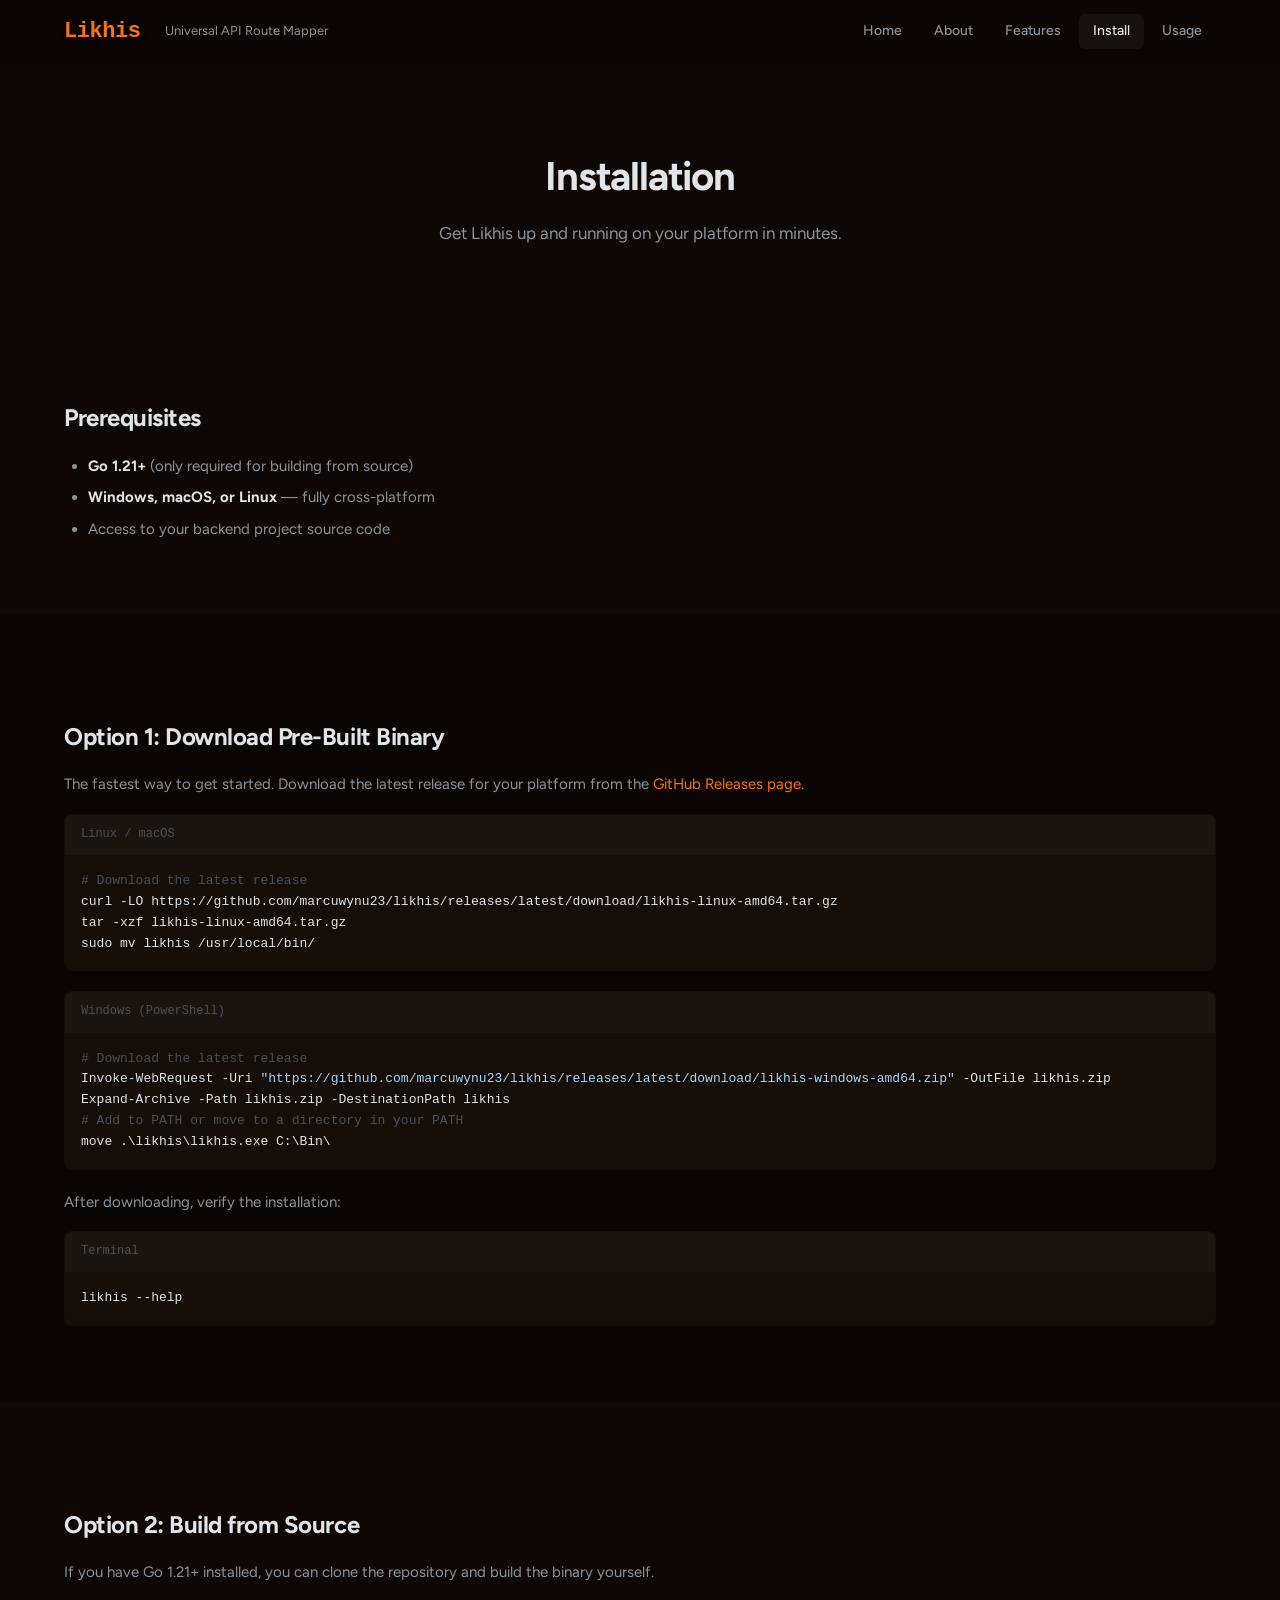
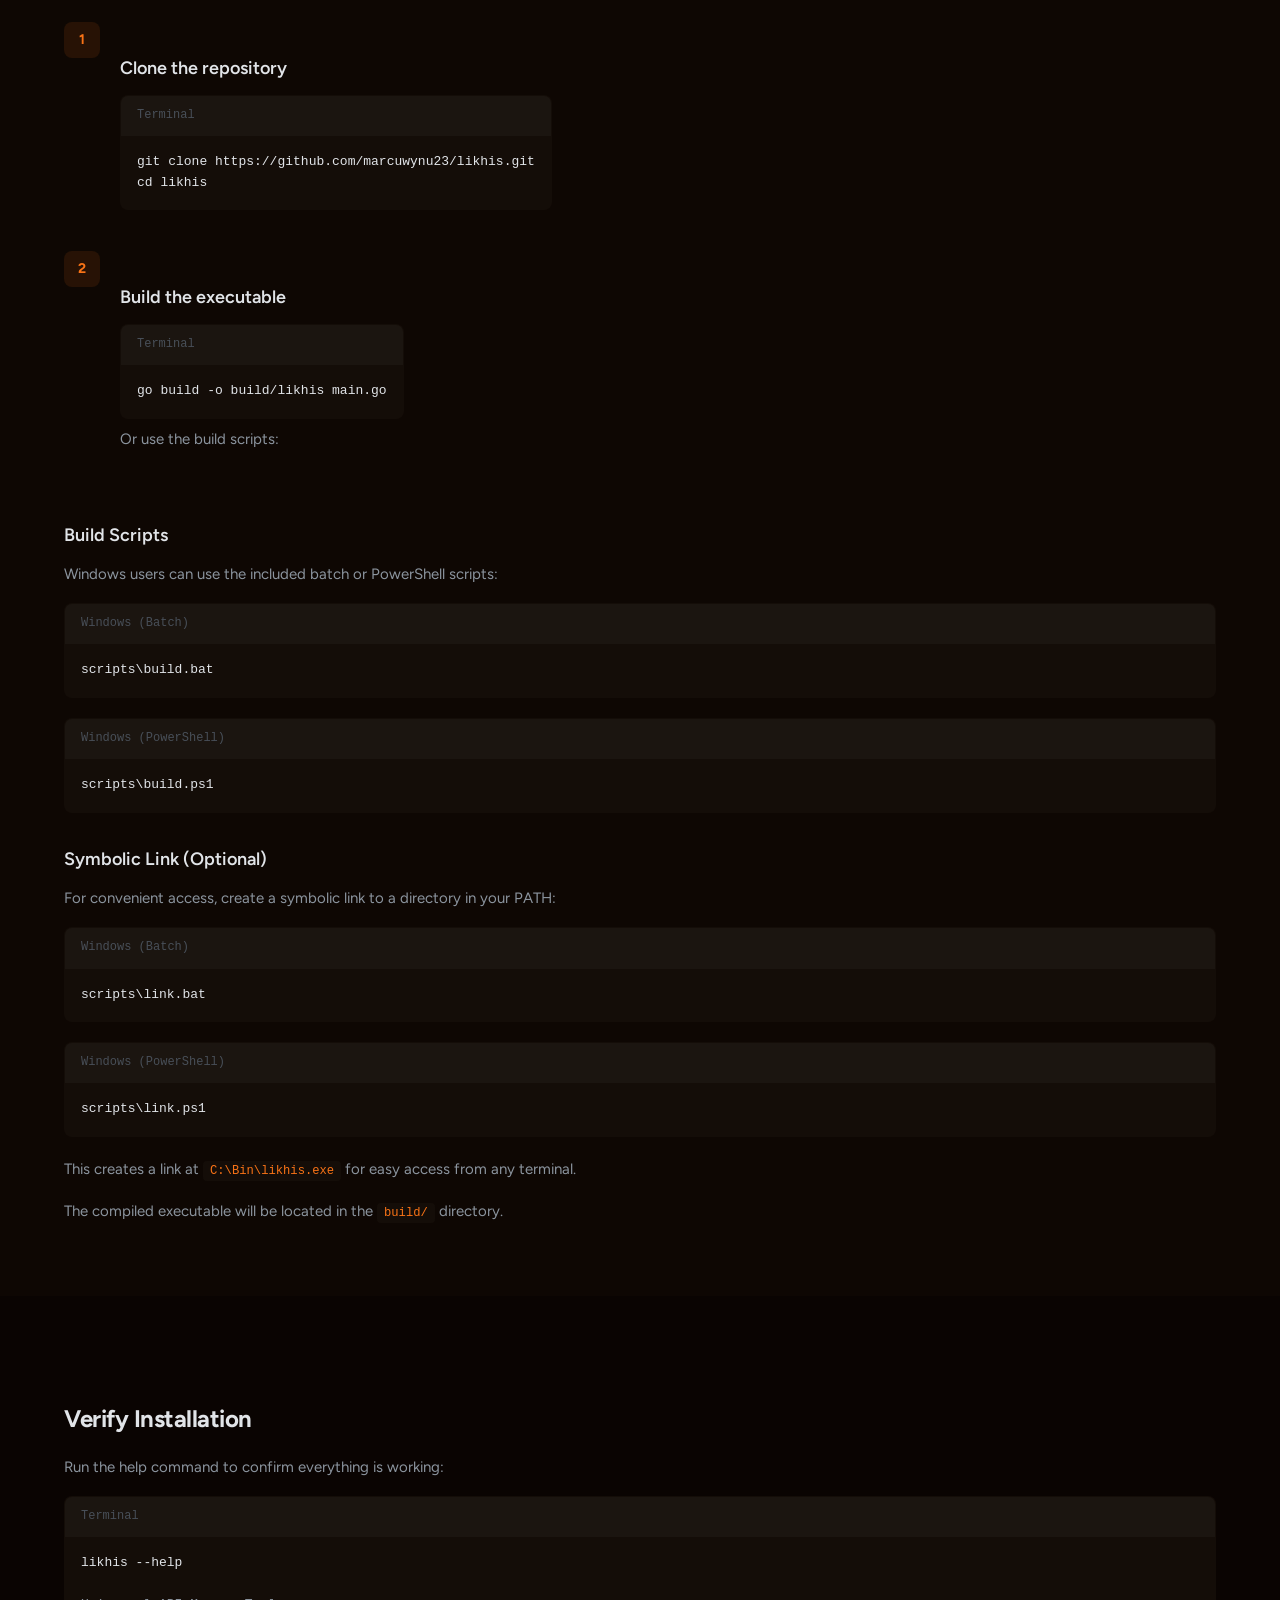
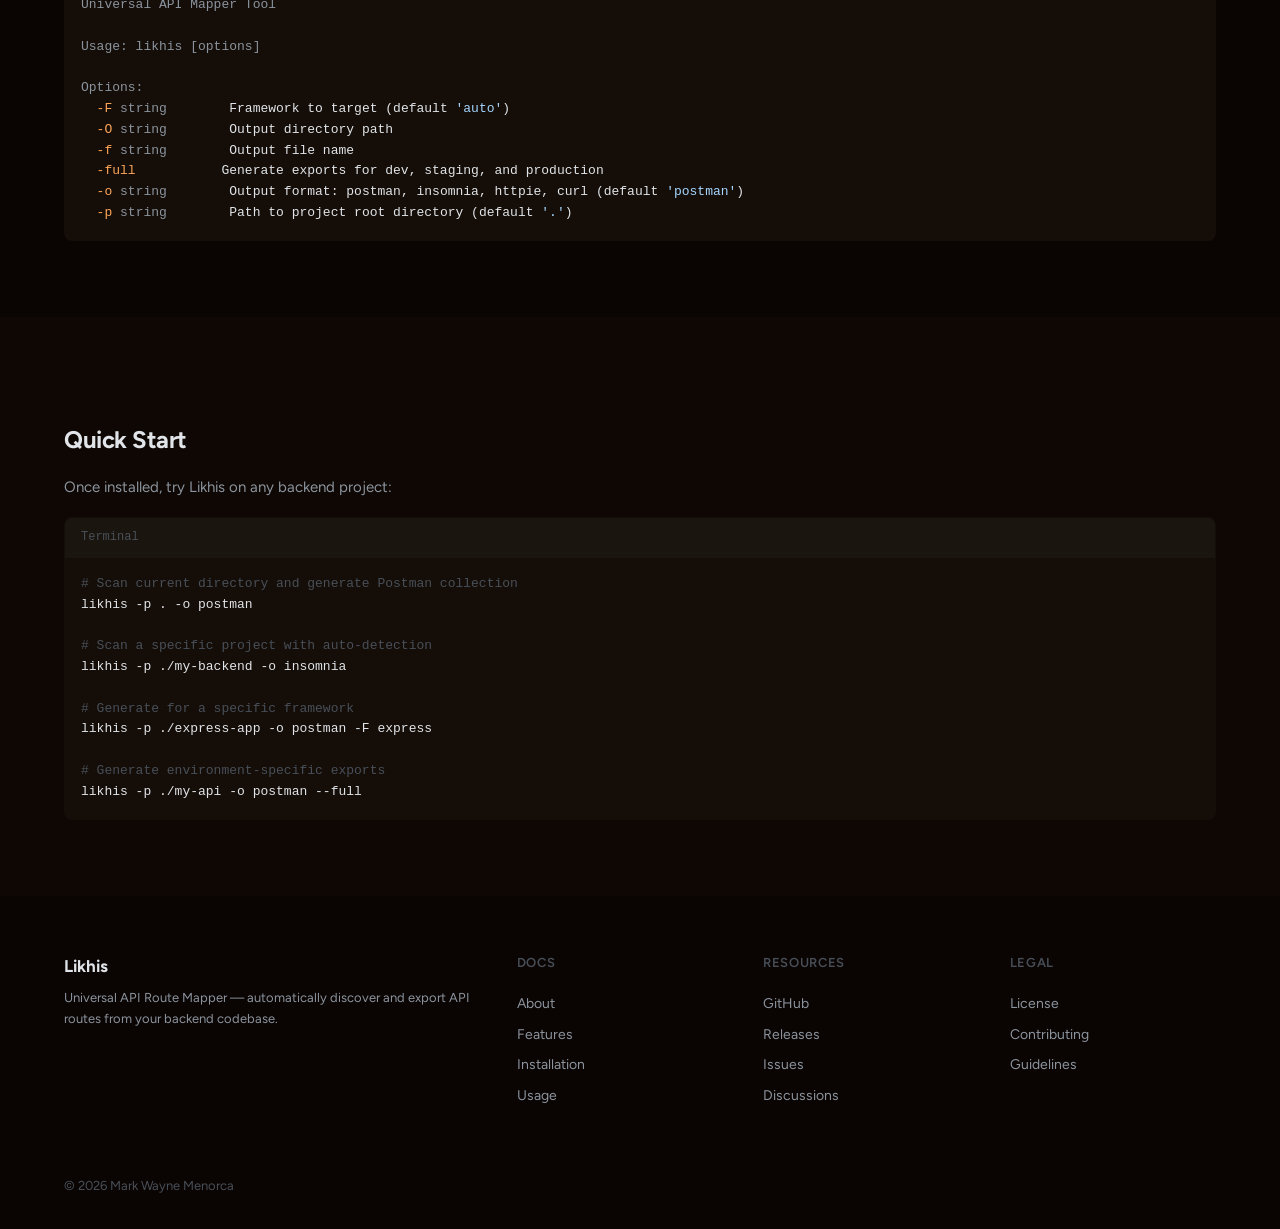
==== docs/installation.html @ bba0a01d "docs: add installation page with download and build instructions for Likhis" ====
<!DOCTYPE html>
<html lang="en">
<head>
  <meta charset="UTF-8">
  <meta name="viewport" content="width=device-width, initial-scale=1.0">
  <meta name="description" content="Install Likhis — download pre-built binaries, build from source, or use Docker.">
  <title>Installation - Likhis</title>
  <link rel="preconnect" href="https://fonts.googleapis.com">
  <link rel="preconnect" href="https://fonts.gstatic.com" crossorigin>
  <link href="https://fonts.googleapis.com/css2?family=Figtree:wght@400;500;600;700&display=swap" rel="stylesheet">
  <link rel="stylesheet" href="css/style.css">
</head>
<body>

  <!-- Header -->
  <header class="header">
    <div class="container">
      <a href="index.html" class="header-logo">
        Likhis
      </a>
      <span class="header-tagline">Universal API Route Mapper</span>
      <nav class="header-nav" aria-label="Main navigation">
        <a href="index.html">Home</a>
        <a href="about.html">About</a>
        <a href="features.html">Features</a>
        <a href="installation.html" class="active">Install</a>
        <a href="usage.html">Usage</a>
      </nav>
      <button class="hamburger" aria-label="Open navigation menu" onclick="openDrawer()">
        <svg width="24" height="24" viewBox="0 0 24 24" fill="none" stroke="currentColor" stroke-width="2" stroke-linecap="round">
          <line x1="4" y1="6" x2="20" y2="6"/>
          <line x1="4" y1="12" x2="20" y2="12"/>
          <line x1="4" y1="18" x2="20" y2="18"/>
        </svg>
      </button>
    </div>
  </header>

  <!-- Drawer -->
  <div class="drawer-overlay" id="drawerOverlay" onclick="closeDrawer()"></div>
  <div class="drawer" id="drawer">
    <div class="drawer-header">
      <span style="font-weight:600;font-size:1.0625rem;">Likhis</span>
      <button class="drawer-close" aria-label="Close navigation menu" onclick="closeDrawer()">
        <svg width="20" height="20" viewBox="0 0 24 24" fill="none" stroke="currentColor" stroke-width="2" stroke-linecap="round">
          <line x1="18" y1="6" x2="6" y2="18"/>
          <line x1="6" y1="6" x2="18" y2="18"/>
        </svg>
      </button>
    </div>
    <a href="index.html" onclick="closeDrawer()">Home</a>
    <a href="about.html" onclick="closeDrawer()">About</a>
    <a href="features.html" onclick="closeDrawer()">Features</a>
    <a href="installation.html" class="active" onclick="closeDrawer()">Install</a>
    <a href="usage.html" onclick="closeDrawer()">Usage</a>
  </div>

  <!-- Page Header -->
  <div class="page-header">
    <div class="container">
      <h1>Installation</h1>
      <p>Get Likhis up and running on your platform in minutes.</p>
    </div>
  </div>

  <!-- Prerequisites -->
  <section class="content-section">
    <div class="container prose">
      <h2>Prerequisites</h2>
      <ul>
        <li><strong>Go 1.21+</strong> (only required for building from source)</li>
        <li><strong>Windows, macOS, or Linux</strong> — fully cross-platform</li>
        <li>Access to your backend project source code</li>
      </ul>
    </div>
  </section>

  <!-- Method 1: Download Binary -->
  <section class="content-section">
    <div class="container prose">
      <h2>Option 1: Download Pre-Built Binary</h2>
      <p>
        The fastest way to get started. Download the latest release for your platform from the
        <a href="https://github.com/marcuwynu23/likhis/releases">GitHub Releases page</a>.
      </p>

      <div class="code-block">
        <div class="code-block-header">Linux / macOS</div>
        <pre><code><span class="comment"># Download the latest release</span>
curl -LO https://github.com/marcuwynu23/likhis/releases/latest/download/likhis-linux-amd64.tar.gz
tar -xzf likhis-linux-amd64.tar.gz
sudo mv likhis /usr/local/bin/</code></pre>
      </div>

      <div class="code-block">
        <div class="code-block-header">Windows (PowerShell)</div>
        <pre><code><span class="comment"># Download the latest release</span>
Invoke-WebRequest -Uri <span class="string">"https://github.com/marcuwynu23/likhis/releases/latest/download/likhis-windows-amd64.zip"</span> -OutFile likhis.zip
Expand-Archive -Path likhis.zip -DestinationPath likhis
<span class="comment"># Add to PATH or move to a directory in your PATH</span>
move .\likhis\likhis.exe C:\Bin\</code></pre>
      </div>

      <p>After downloading, verify the installation:</p>

      <div class="code-block">
        <div class="code-block-header">Terminal</div>
        <pre><code>likhis --help</code></pre>
      </div>
    </div>
  </section>

  <!-- Method 2: Build from Source -->
  <section class="content-section">
    <div class="container prose">
      <h2>Option 2: Build from Source</h2>
      <p>
        If you have Go 1.21+ installed, you can clone the repository and build the binary yourself.
      </p>

      <div class="steps">
        <div class="step">
          <div class="step-num"></div>
          <div class="step-body">
            <h3>Clone the repository</h3>
            <div class="code-block" style="margin:8px 0 0;">
              <div class="code-block-header">Terminal</div>
              <pre><code>git clone https://github.com/marcuwynu23/likhis.git
cd likhis</code></pre>
            </div>
          </div>
        </div>
        <div class="step">
          <div class="step-num"></div>
          <div class="step-body">
            <h3>Build the executable</h3>
            <div class="code-block" style="margin:8px 0 0;">
              <div class="code-block-header">Terminal</div>
              <pre><code>go build -o build/likhis main.go</code></pre>
            </div>
            <p style="margin-top:8px;">Or use the build scripts:</p>
          </div>
        </div>
      </div>

      <h3>Build Scripts</h3>
      <p>Windows users can use the included batch or PowerShell scripts:</p>

      <div class="code-block">
        <div class="code-block-header">Windows (Batch)</div>
        <pre><code>scripts\build.bat</code></pre>
      </div>

      <div class="code-block">
        <div class="code-block-header">Windows (PowerShell)</div>
        <pre><code>scripts\build.ps1</code></pre>
      </div>

      <h3>Symbolic Link (Optional)</h3>
      <p>For convenient access, create a symbolic link to a directory in your PATH:</p>

      <div class="code-block">
        <div class="code-block-header">Windows (Batch)</div>
        <pre><code>scripts\link.bat</code></pre>
      </div>

      <div class="code-block">
        <div class="code-block-header">Windows (PowerShell)</div>
        <pre><code>scripts\link.ps1</code></pre>
      </div>

      <p>This creates a link at <code class="inline-code">C:\Bin\likhis.exe</code> for easy access from any terminal.</p>

      <p>The compiled executable will be located in the <code class="inline-code">build/</code> directory.</p>
    </div>
  </section>

  <!-- Verify -->
  <section class="content-section">
    <div class="container prose">
      <h2>Verify Installation</h2>
      <p>Run the help command to confirm everything is working:</p>

      <div class="code-block">
        <div class="code-block-header">Terminal</div>
        <pre><code>likhis --help

<span class="dim">Universal API Mapper Tool

Usage: likhis [options]

Options:</span>
  <span class="var">-F</span> <span class="dim">string</span>        Framework to target (default <span class="string">'auto'</span>)
  <span class="var">-O</span> <span class="dim">string</span>        Output directory path
  <span class="var">-f</span> <span class="dim">string</span>        Output file name
  <span class="var">-full</span>           Generate exports for dev, staging, and production
  <span class="var">-o</span> <span class="dim">string</span>        Output format: postman, insomnia, httpie, curl (default <span class="string">'postman'</span>)
  <span class="var">-p</span> <span class="dim">string</span>        Path to project root directory (default <span class="string">'.'</span>)</code></pre>
      </div>
    </div>
  </section>

  <!-- Quick Start -->
  <section class="content-section">
    <div class="container prose">
      <h2>Quick Start</h2>
      <p>Once installed, try Likhis on any backend project:</p>

      <div class="code-block">
        <div class="code-block-header">Terminal</div>
        <pre><code><span class="comment"># Scan current directory and generate Postman collection</span>
likhis -p . -o postman

<span class="comment"># Scan a specific project with auto-detection</span>
likhis -p ./my-backend -o insomnia

<span class="comment"># Generate for a specific framework</span>
likhis -p ./express-app -o postman -F express

<span class="comment"># Generate environment-specific exports</span>
likhis -p ./my-api -o postman --full</code></pre>
      </div>
    </div>
  </section>

  <!-- Footer -->
  <footer class="footer">
    <div class="container">
      <div class="footer-grid">
        <div class="footer-brand">
          <h3>Likhis</h3>
          <p>Universal API Route Mapper — automatically discover and export API routes from your backend codebase.</p>
        </div>
        <div class="footer-col">
          <h4>Docs</h4>
          <a href="about.html">About</a>
          <a href="features.html">Features</a>
          <a href="installation.html">Installation</a>
          <a href="usage.html">Usage</a>
        </div>
        <div class="footer-col">
          <h4>Resources</h4>
          <a href="https://github.com/marcuwynu23/likhis">GitHub</a>
          <a href="https://github.com/marcuwynu23/likhis/releases">Releases</a>
          <a href="https://github.com/marcuwynu23/likhis/issues">Issues</a>
          <a href="https://github.com/marcuwynu23/likhis/discussions">Discussions</a>
        </div>
        <div class="footer-col">
          <h4>Legal</h4>
          <a href="https://github.com/marcuwynu23/likhis/blob/main/LICENSE">License</a>
          <a href="CONTRIBUTING.md">Contributing</a>
          <a href="GUIDELINES.md">Guidelines</a>
        </div>
      </div>
      <div class="footer-bottom">
        <span>&copy; 2026 Mark Wayne Menorca</span>

      </div>
    </div>
  </footer>

  <script>
    function openDrawer() {
      document.getElementById('drawer').classList.add('open');
      document.getElementById('drawerOverlay').classList.add('open');
      document.body.classList.add('drawer-open');
    }
    function closeDrawer() {
      document.getElementById('drawer').classList.remove('open');
      document.getElementById('drawerOverlay').classList.remove('open');
      document.body.classList.remove('drawer-open');
    }
  </script>

</body>
</html>
---- docs/css/style.css ----
/* ===== Reset & Base ===== */
*,
*::before,
*::after {
  margin: 0;
  padding: 0;
  box-sizing: border-box;
}

:root {
  --bg-primary: #0e0703;
  --bg-secondary: #0a0402;
  --bg-tertiary: #140d08;
  --border: transparent;
  --text-primary: #e1e4e8;
  --text-secondary: #8b949e;
  --text-tertiary: #484f58;
  --accent: #f97316;
  --accent-hover: #ea580c;
  --font-sans: 'Figtree', -apple-system, BlinkMacSystemFont, 'Segoe UI', sans-serif;
  --font-mono: 'SF Mono', 'Fira Code', 'Cascadia Code', 'JetBrains Mono', monospace;
  --container-padding: 64px;
  --section-gap: 56px;
  --header-h: 64px;
}

html {
  font-size: 16px;
  scroll-behavior: smooth;
  -webkit-font-smoothing: antialiased;
  -moz-osx-font-smoothing: grayscale;
}

body {
  font-family: var(--font-sans);
  background: var(--bg-primary);
  color: var(--text-primary);
  line-height: 1.6;
  min-height: 100vh;
}

a {
  color: var(--accent);
  text-decoration: none;
  transition: color 0.2s;
}

a:hover {
  color: var(--accent-hover);
}

img {
  max-width: 100%;
  display: block;
}

pre,
code {
  font-family: var(--font-mono);
}

/* ===== Container ===== */
.container {
  width: 100%;
  max-width: none;
  margin: 0 auto;
  padding: 0 var(--container-padding);
}

@media (min-width: 1600px) {
  .container {
    padding: 0 calc(var(--container-padding) + 32px);
  }
}

/* ===== Header ===== */
.header {
  position: sticky;
  top: 0;
  z-index: 100;
  background: var(--bg-secondary);
  border-bottom: 1px solid var(--border);
  height: var(--header-h);
}

.header .container {
  display: flex;
  align-items: center;
  height: 100%;
  gap: 24px;
}

.header-logo {
  display: flex;
  align-items: center;
  color: var(--accent);
  font-family: Consolas, monospace;
  font-weight: 700;
  font-size: 1.375rem;
  letter-spacing: -0.02em;
  flex-shrink: 0;
  filter: drop-shadow(0 2px 3px rgba(0, 0, 0, 0.6));

}

.header-logo:hover {
  color: var(--text-primary);
}

.header-tagline {
  font-size: 0.8125rem;
  color: var(--text-secondary);
  display: none;
}

@media (min-width: 640px) {
  .header-tagline {
    display: inline;
  }
}

.header-nav {
  display: flex;
  align-items: center;
  gap: 4px;
  margin-left: auto;
}

.header-nav a {
  padding: 6px 14px;
  border-radius: 6px;
  font-size: 0.875rem;
  font-weight: 500;
  color: var(--text-secondary);
  transition: color 0.2s, background 0.2s;
}

.header-nav a:hover,
.header-nav a.active {
  color: var(--text-primary);
  background: rgba(255, 255, 255, 0.05);
}

/* Hamburger */
.hamburger {
  display: none;
  background: none;
  border: none;
  color: var(--text-primary);
  cursor: pointer;
  padding: 8px;
  margin-left: auto;
  border-radius: 6px;
  transition: background 0.2s;
}

.hamburger:hover {
  background: rgba(255, 255, 255, 0.05);
}

.hamburger svg {
  display: block;
}

/* ===== Mobile Drawer ===== */
.drawer-overlay {
  position: fixed;
  inset: 0;
  background: rgba(0, 0, 0, 0.5);
  z-index: 200;
  opacity: 0;
  pointer-events: none;
  transition: opacity 0.25s;
}

.drawer-overlay.open {
  opacity: 1;
  pointer-events: auto;
}

.drawer {
  position: fixed;
  top: 0;
  right: -260px;
  width: 260px;
  height: 100%;
  background: var(--bg-secondary);
  border-left: 1px solid var(--border);
  z-index: 201;
  transition: right 0.25s;
  display: flex;
  flex-direction: column;
  padding: 24px;
  gap: 8px;
}

.drawer.open {
  right: 0;
}

.drawer-header {
  display: flex;
  justify-content: space-between;
  align-items: center;
  margin-bottom: 16px;
}

.drawer-close {
  background: none;
  border: none;
  color: var(--text-primary);
  cursor: pointer;
  padding: 8px;
  border-radius: 6px;
}

.drawer-close:hover {
  background: rgba(255, 255, 255, 0.05);
}

.drawer a {
  display: block;
  padding: 10px 12px;
  border-radius: 6px;
  font-size: 0.9375rem;
  font-weight: 500;
  color: var(--text-secondary);
  transition: color 0.2s, background 0.2s;
}

.drawer a:hover,
.drawer a.active {
  color: var(--text-primary);
  background: rgba(255, 255, 255, 0.05);
}

body.drawer-open {
  overflow: hidden;
}

/* ===== Hero ===== */
.hero {
  min-height: calc(100vh - var(--header-h));
  display: flex;
  align-items: center;
  justify-content: center;
  text-align: center;
  padding: 80px 0;
  position: relative;
  overflow: hidden;
}

.hero-canvas {
  position: absolute;
  inset: 0;
  pointer-events: none;
  z-index: 0;
}

.hero-content {
  position: relative;
  z-index: 1;
}

.hero h1 {
  font-size: 3.25rem;
  font-weight: 700;
  letter-spacing: -0.03em;
  line-height: 1.15;
  margin-bottom: 16px;
}

.hero h1 span {
  color: var(--accent);
}

.hero-subtitle {
  font-size: 1.125rem;
  color: var(--text-secondary);
  margin: 0 auto 36px;
  line-height: 1.7;
}

.hero-actions {
  display: flex;
  gap: 12px;
  justify-content: center;
  flex-wrap: wrap;
}

/* ===== Buttons ===== */
.btn {
  display: inline-flex;
  align-items: center;
  gap: 8px;
  padding: 12px 28px;
  border-radius: 8px;
  font-size: 0.9375rem;
  font-weight: 600;
  font-family: var(--font-sans);
  border: none;
  cursor: pointer;
  transition: background 0.2s, transform 0.15s;
  text-decoration: none;
}

.btn:active {
  transform: scale(0.97);
}

.btn-primary {
  background: var(--accent);
  color: #fff;
}

.btn-primary:hover {
  background: var(--accent-hover);
  color: #fff;
}

.btn-secondary {
  background: rgba(255, 255, 255, 0.06);
  color: var(--text-primary);
  border: 1px solid var(--border);
}

.btn-secondary:hover {
  background: rgba(255, 255, 255, 0.1);
  color: var(--text-primary);
}

/* ===== Sections ===== */
.section {
  padding: var(--section-gap) 0;
}

.section-header {
  text-align: center;
  margin-bottom: 48px;
}

.section-header h2 {
  font-size: 2rem;
  font-weight: 700;
  letter-spacing: -0.02em;
  margin-bottom: 12px;
}

.section-header p {
  color: var(--text-secondary);
  font-size: 1.0625rem;
  margin: 0 auto;
}

.section-divider {
  border: none;
  border-top: 1px solid var(--border);
  margin: 0;
}

/* ===== Feature Grid ===== */
.feature-grid {
  display: grid;
  grid-template-columns: repeat(auto-fill, minmax(300px, 1fr));
  gap: 16px;
}

.feature-card {
  background: var(--bg-tertiary);
  border: 1px solid var(--border);
  border-radius: 8px;
  padding: 28px;
  transition: border-color 0.2s;
}

.feature-card:hover {
  border-color: var(--accent);
}


.feature-card h3 {
  font-size: 1.0625rem;
  font-weight: 600;
  margin-bottom: 8px;
}

.feature-card p {
  font-size: 0.875rem;
  color: var(--text-secondary);
  line-height: 1.65;
}

/* ===== Description List ===== */
.desc-list {
  display: flex;
  flex-direction: column;
}

.desc-list-item {
  display: flex;
  gap: 16px;
  padding: 16px 0;
  border-bottom: 1px solid var(--border);
}

.desc-list-item:last-child {
  border-bottom: none;
}

.desc-list-label {
  font-weight: 600;
  font-size: 0.9375rem;
  min-width: 160px;
  flex-shrink: 0;
  color: var(--text-primary);
}

.desc-list-value {
  font-size: 0.9375rem;
  color: var(--text-secondary);
}

/* ===== Code Block ===== */
.code-block {
  background: var(--bg-tertiary);
  border: 1px solid var(--border);
  border-radius: 8px;
  overflow: hidden;
  margin-bottom: 20px;
}

.code-block-header {
  display: flex;
  align-items: center;
  justify-content: space-between;
  padding: 10px 16px;
  background: rgba(255, 255, 255, 0.03);
  border-bottom: 1px solid var(--border);
  font-size: 0.75rem;
  color: var(--text-tertiary);
  font-family: var(--font-mono);
}

.code-block pre {
  padding: 16px;
  overflow-x: auto;
  font-size: 0.8125rem;
  line-height: 1.6;
  color: var(--text-primary);
}

.code-block code {
  font-size: inherit;
}

/* Syntax highlight classes */
.cmd { color: #e1e4e8; }
.comment { color: #484f58; }
.dim { color: #8b949e; }
.keyword { color: #ff7b72; }
.string { color: #a5d6ff; }
.func { color: #d2a8ff; }
.var { color: #ffa657; }
.num { color: #79c0ff; }

/* ===== Table ===== */
.table-wrap {
  overflow-x: auto;
}

table {
  width: 100%;
  border-collapse: collapse;
  font-size: 0.875rem;
}

thead th {
  text-align: left;
  padding: 12px 16px;
  border-bottom: 2px solid var(--border);
  color: var(--text-secondary);
  font-weight: 600;
  font-size: 0.8125rem;
  text-transform: uppercase;
  letter-spacing: 0.04em;
}

tbody td {
  padding: 12px 16px;
  border-bottom: 1px solid var(--border);
  color: var(--text-secondary);
}

tbody td:first-child {
  color: var(--text-primary);
  font-weight: 500;
}

tbody tr:hover td {
  background: rgba(255, 255, 255, 0.02);
}

/* ===== Inline code ===== */
.inline-code {
  background: var(--bg-tertiary);
  border: 1px solid var(--border);
  border-radius: 4px;
  padding: 2px 6px;
  font-size: 0.8125em;
  color: var(--accent);
  font-family: var(--font-mono);
}

/* ===== Framework badges ===== */
.badge-grid {
  display: flex;
  flex-wrap: wrap;
  gap: 10px;
}

.badge {
  display: inline-flex;
  align-items: center;
  gap: 6px;
  padding: 6px 14px;
  border-radius: 6px;
  font-size: 0.8125rem;
  font-weight: 500;
  background: var(--bg-tertiary);
  border: 1px solid var(--border);
  color: var(--text-primary);
}

.badge-dot {
  width: 8px;
  height: 8px;
  border-radius: 50%;
  flex-shrink: 0;
}

.badge-dot.js { background: #f7df1e; }
.badge-dot.py { background: #3572a5; }
.badge-dot.java { background: #b07219; }
.badge-dot.php { background: #777bb3; }

/* ===== Steps ===== */
.steps {
  counter-reset: step;
}

.step {
  display: flex;
  gap: 20px;
  padding: 20px 0;
  border-bottom: 1px solid var(--border);
}

.step:last-child {
  border-bottom: none;
}

.step-num {
  counter-increment: step;
  width: 36px;
  height: 36px;
  border-radius: 8px;
  background: rgba(249, 115, 22, 0.1);
  color: var(--accent);
  display: flex;
  align-items: center;
  justify-content: center;
  font-weight: 700;
  font-size: 0.875rem;
  flex-shrink: 0;
}

.step-num::before {
  content: counter(step);
}

.step-body h3 {
  font-size: 1rem;
  font-weight: 600;
  margin-bottom: 4px;
}

.step-body p {
  font-size: 0.875rem;
  color: var(--text-secondary);
}

/* ===== Page header ===== */
.page-header {
  padding: 80px 0 48px;
  text-align: center;
}

.page-header h1 {
  font-size: 2.5rem;
  font-weight: 700;
  letter-spacing: -0.03em;
  margin-bottom: 12px;
}

.page-header p {
  font-size: 1.0625rem;
  color: var(--text-secondary);
  margin: 0 auto;
}

/* ===== Prose ===== */

.prose h2 {
  font-size: 1.5rem;
  font-weight: 700;
  margin-top: 48px;
  margin-bottom: 16px;
  letter-spacing: -0.02em;
}

.prose h3 {
  font-size: 1.125rem;
  font-weight: 600;
  margin-top: 32px;
  margin-bottom: 12px;
}

.prose p {
  font-size: 0.9375rem;
  color: var(--text-secondary);
  margin-bottom: 16px;
  line-height: 1.7;
}

.prose ul,
.prose ol {
  font-size: 0.9375rem;
  color: var(--text-secondary);
  margin-bottom: 16px;
  padding-left: 24px;
  line-height: 1.7;
}

.prose li {
  margin-bottom: 6px;
}

.prose strong {
  color: var(--text-primary);
}

/* ===== Content section (alternating bg) ===== */
.content-section {
  padding: 56px 0;
}

.content-section:nth-child(even) {
  background: var(--bg-secondary);
}

/* ===== Footer ===== */
.footer {
  background: var(--bg-secondary);
  border-top: 1px solid var(--border);
  padding: 56px 0 32px;
}

.footer-grid {
  display: grid;
  grid-template-columns: 2fr 1fr 1fr 1fr;
  gap: 40px;
  margin-bottom: 40px;
}

.footer-brand h3 {
  font-size: 1.0625rem;
  font-weight: 700;
  margin-bottom: 8px;
}

.footer-brand p {
  font-size: 0.8125rem;
  color: var(--text-secondary);
  line-height: 1.6;
}

.footer-col h4 {
  font-size: 0.8125rem;
  font-weight: 600;
  color: var(--text-tertiary);
  text-transform: uppercase;
  letter-spacing: 0.05em;
  margin-bottom: 16px;
}

.footer-col a {
  display: block;
  font-size: 0.875rem;
  color: var(--text-secondary);
  padding: 4px 0;
  transition: color 0.2s;
}

.footer-col a:hover {
  color: var(--text-primary);
}

.footer-bottom {
  border-top: 1px solid var(--border);
  padding-top: 24px;
  display: flex;
  justify-content: space-between;
  align-items: center;
  flex-wrap: wrap;
  gap: 12px;
  font-size: 0.8125rem;
  color: var(--text-tertiary);
}

/* ===== Responsive ===== */
@media (max-width: 900px) {
  .hero h1 {
    font-size: 2.5rem;
  }
}

@media (max-width: 768px) {
  :root {
    --container-padding: 24px;
    --section-gap: 48px;
    --header-h: 56px;
  }

  .header-nav {
    display: none;
  }

  .hamburger {
    display: block;
  }

  .hero h1 {
    font-size: 2rem;
  }

  .hero-subtitle {
    font-size: 1rem;
  }

  .page-header h1 {
    font-size: 2rem;
  }

  .feature-grid {
    grid-template-columns: 1fr;
  }

  .desc-list-item {
    flex-direction: column;
    gap: 4px;
  }

  .desc-list-label {
    min-width: auto;
  }

  .footer-grid {
    grid-template-columns: 1fr 1fr;
    gap: 32px;
  }

  .code-block pre {
    font-size: 0.75rem;
  }

  table {
    font-size: 0.8125rem;
  }

  thead th,
  tbody td {
    padding: 10px 12px;
  }
}

@media (max-width: 600px) {
  .hero-actions {
    flex-direction: column;
    align-items: center;
  }

  .hero-actions .btn {
    width: 100%;
    max-width: 280px;
    justify-content: center;
  }
}

@media (max-width: 480px) {
  :root {
    --container-padding: 16px;
    --section-gap: 40px;
  }

  .hero h1 {
    font-size: 1.75rem;
  }

  .page-header h1 {
    font-size: 1.625rem;
  }

  .section-header h2 {
    font-size: 1.5rem;
  }

  .footer-grid {
    grid-template-columns: 1fr;
    gap: 28px;
  }

  .footer-bottom {
    flex-direction: column;
    text-align: center;
  }
}
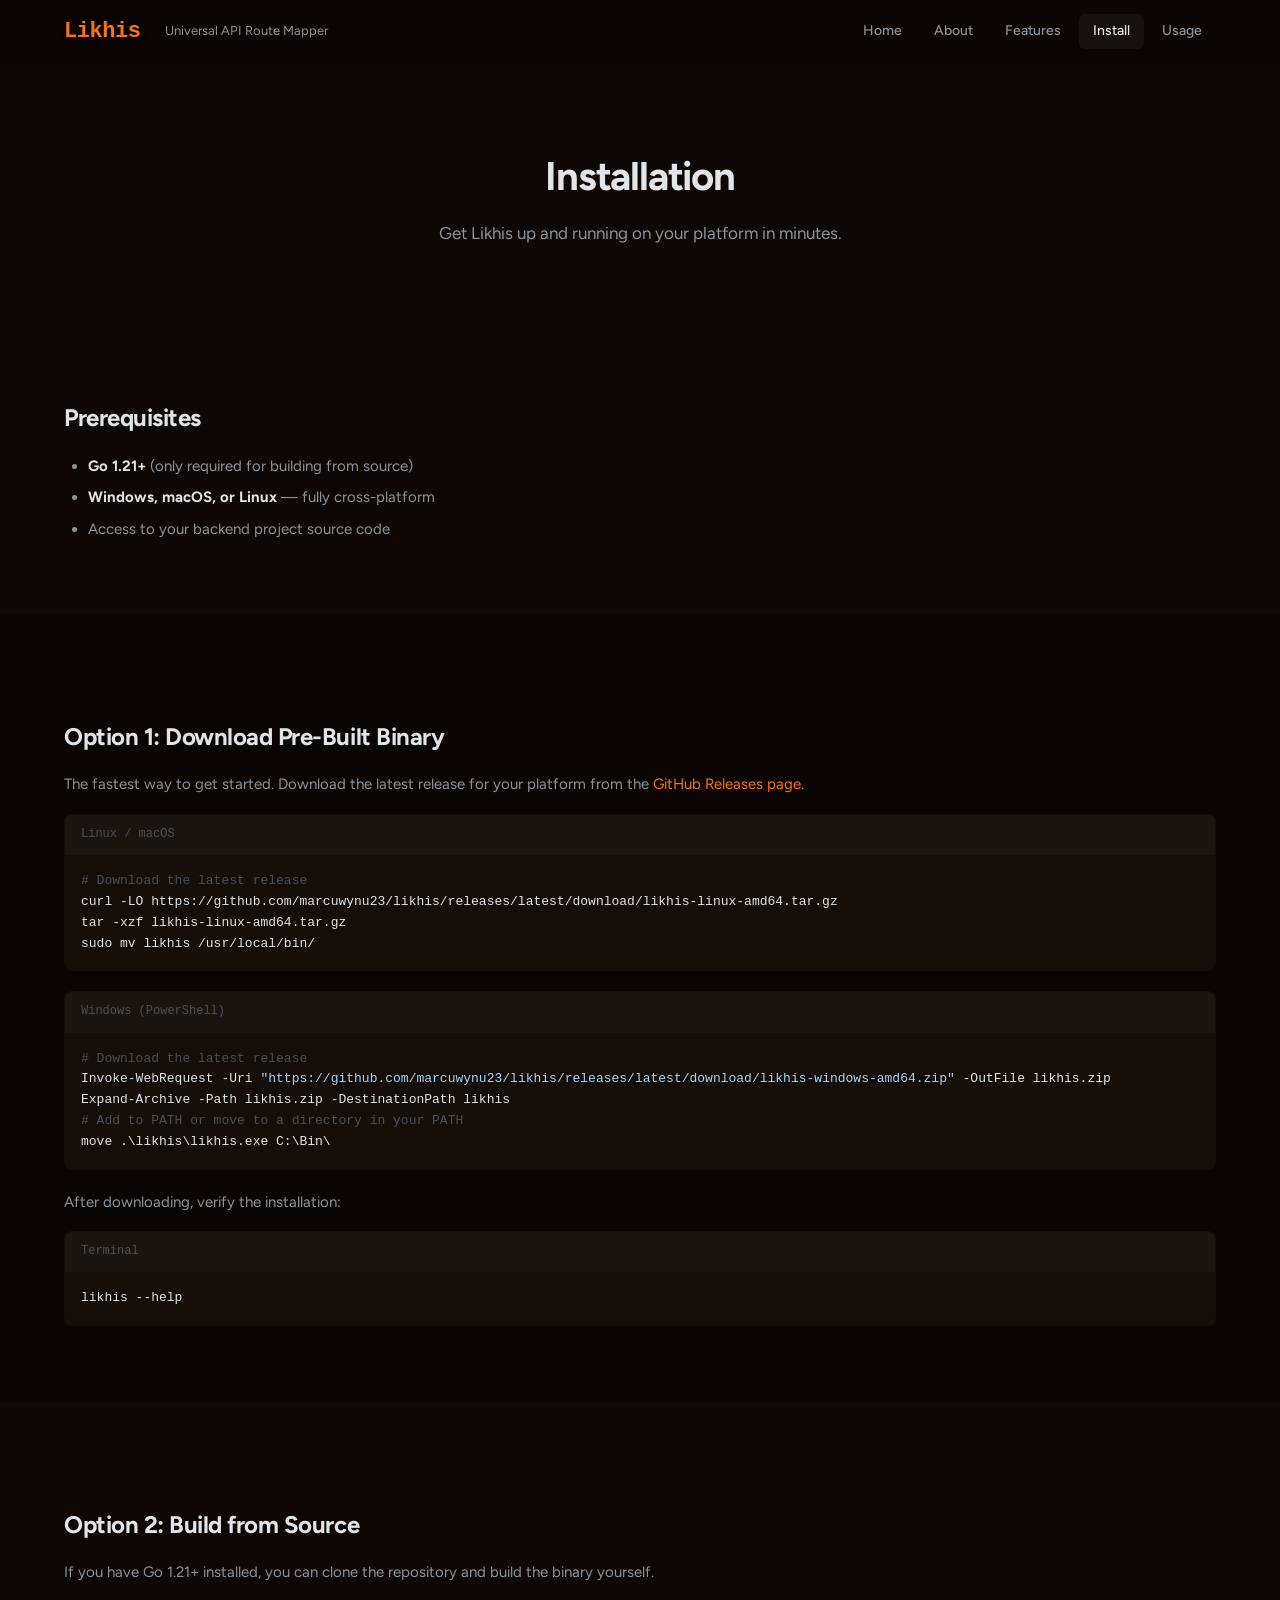
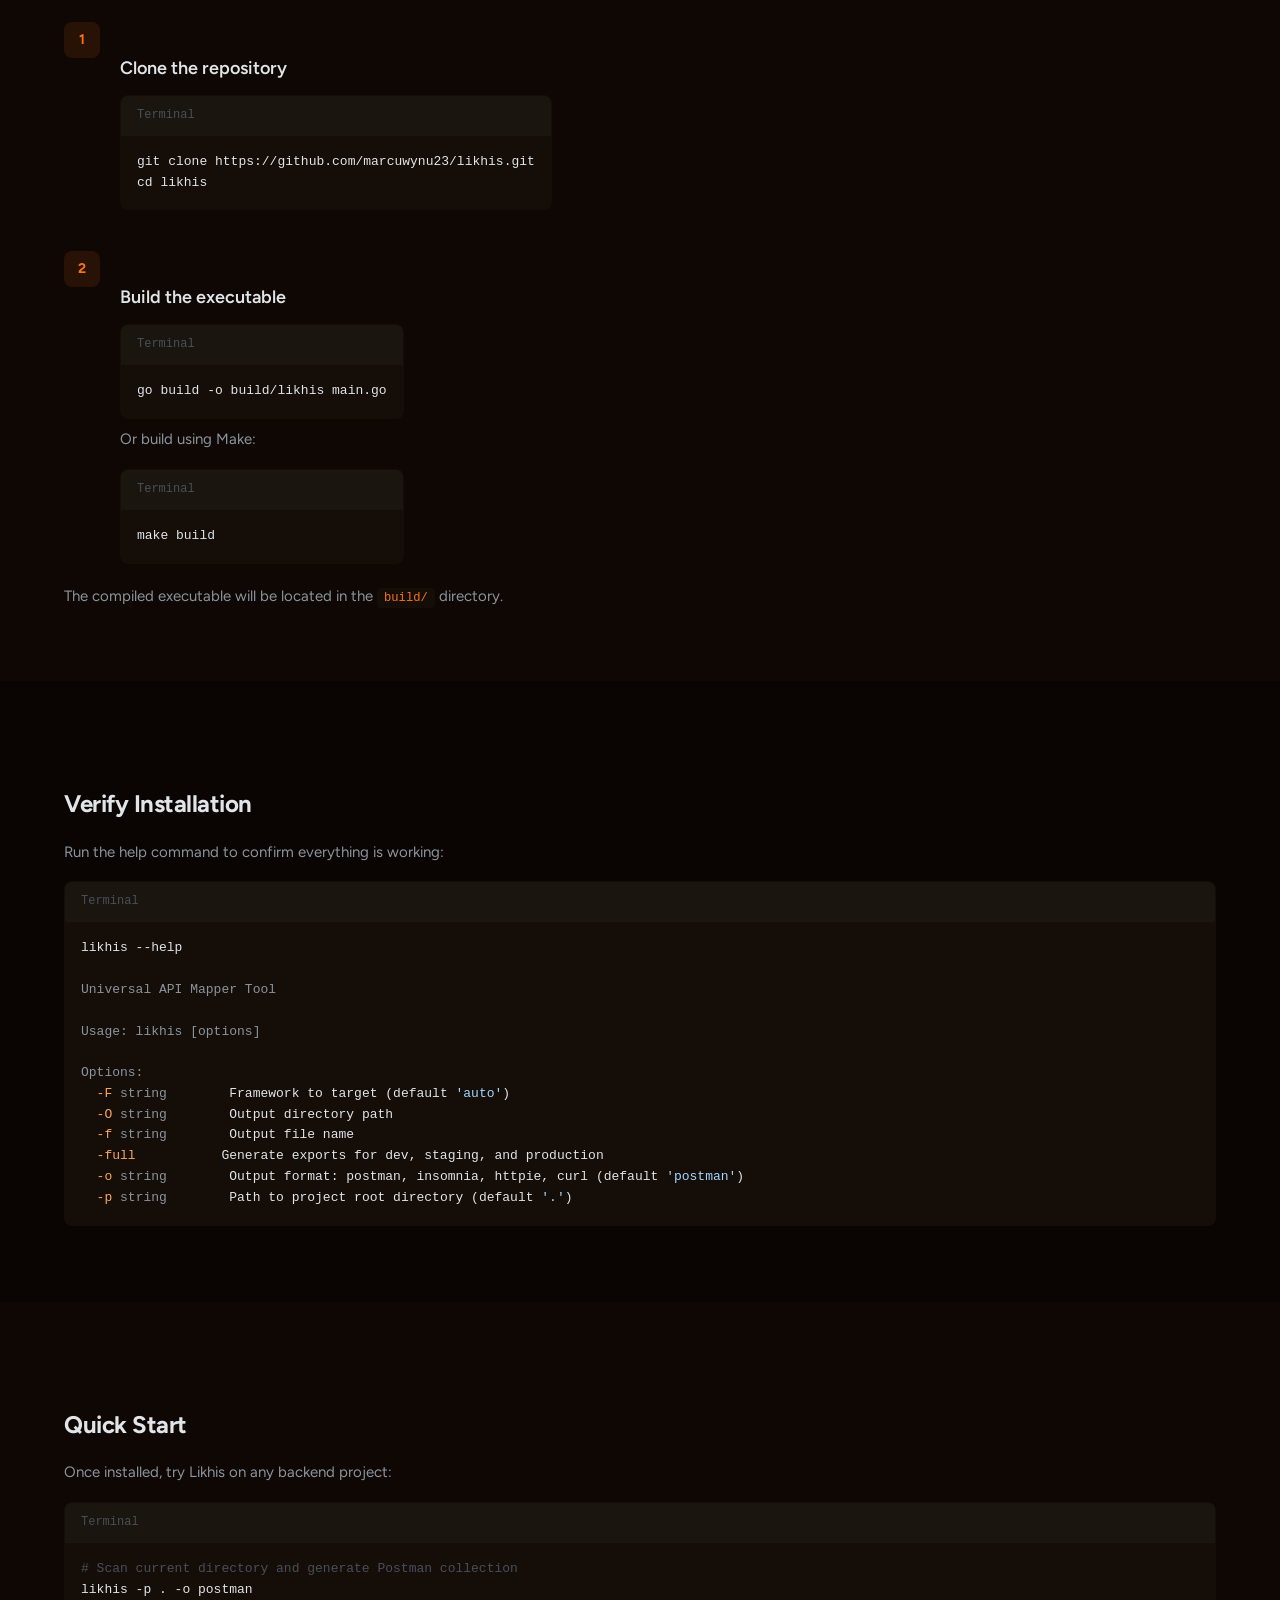
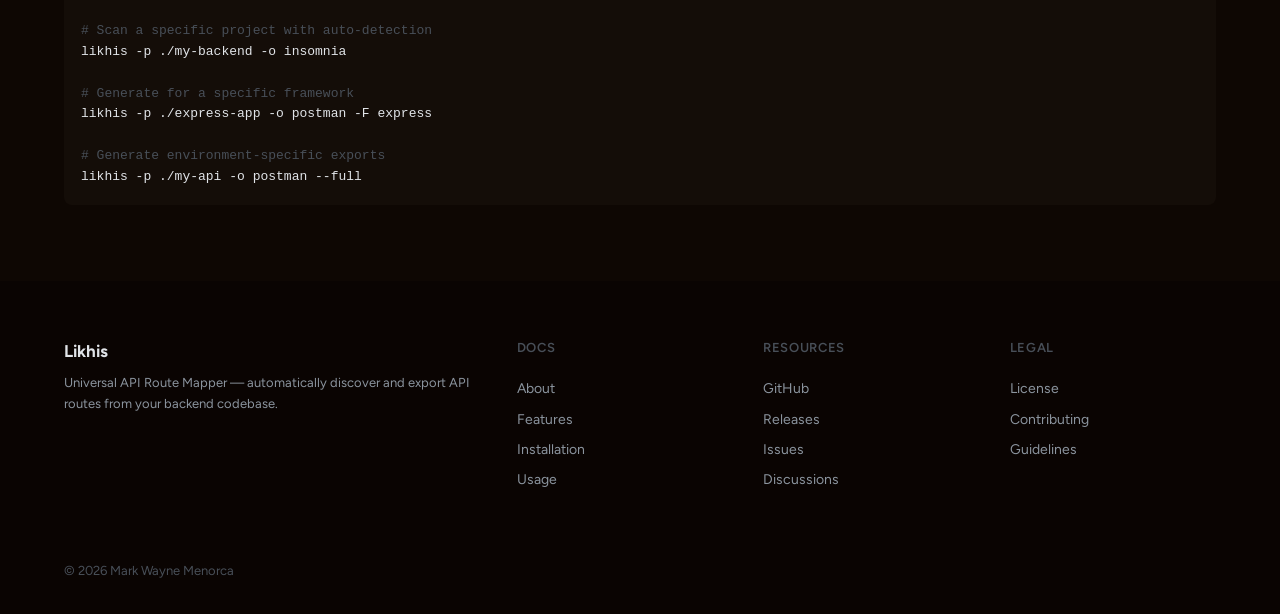
==== commit f9a80f70: "docs: update installation instructions to use Make for building" ====
--- a/docs/installation.html
+++ b/docs/installation.html
@@ -138,38 +138,14 @@
               <div class="code-block-header">Terminal</div>
               <pre><code>go build -o build/likhis main.go</code></pre>
             </div>
-            <p style="margin-top:8px;">Or use the build scripts:</p>
+            <p style="margin-top:8px;">Or build using Make:</p>
+            <div class="code-block" style="margin:8px 0 0;">
+              <div class="code-block-header">Terminal</div>
+              <pre><code>make build</code></pre>
+            </div>
           </div>
         </div>
       </div>
-
-      <h3>Build Scripts</h3>
-      <p>Windows users can use the included batch or PowerShell scripts:</p>
-
-      <div class="code-block">
-        <div class="code-block-header">Windows (Batch)</div>
-        <pre><code>scripts\build.bat</code></pre>
-      </div>
-
-      <div class="code-block">
-        <div class="code-block-header">Windows (PowerShell)</div>
-        <pre><code>scripts\build.ps1</code></pre>
-      </div>
-
-      <h3>Symbolic Link (Optional)</h3>
-      <p>For convenient access, create a symbolic link to a directory in your PATH:</p>
-
-      <div class="code-block">
-        <div class="code-block-header">Windows (Batch)</div>
-        <pre><code>scripts\link.bat</code></pre>
-      </div>
-
-      <div class="code-block">
-        <div class="code-block-header">Windows (PowerShell)</div>
-        <pre><code>scripts\link.ps1</code></pre>
-      </div>
-
-      <p>This creates a link at <code class="inline-code">C:\Bin\likhis.exe</code> for easy access from any terminal.</p>
 
       <p>The compiled executable will be located in the <code class="inline-code">build/</code> directory.</p>
     </div>
